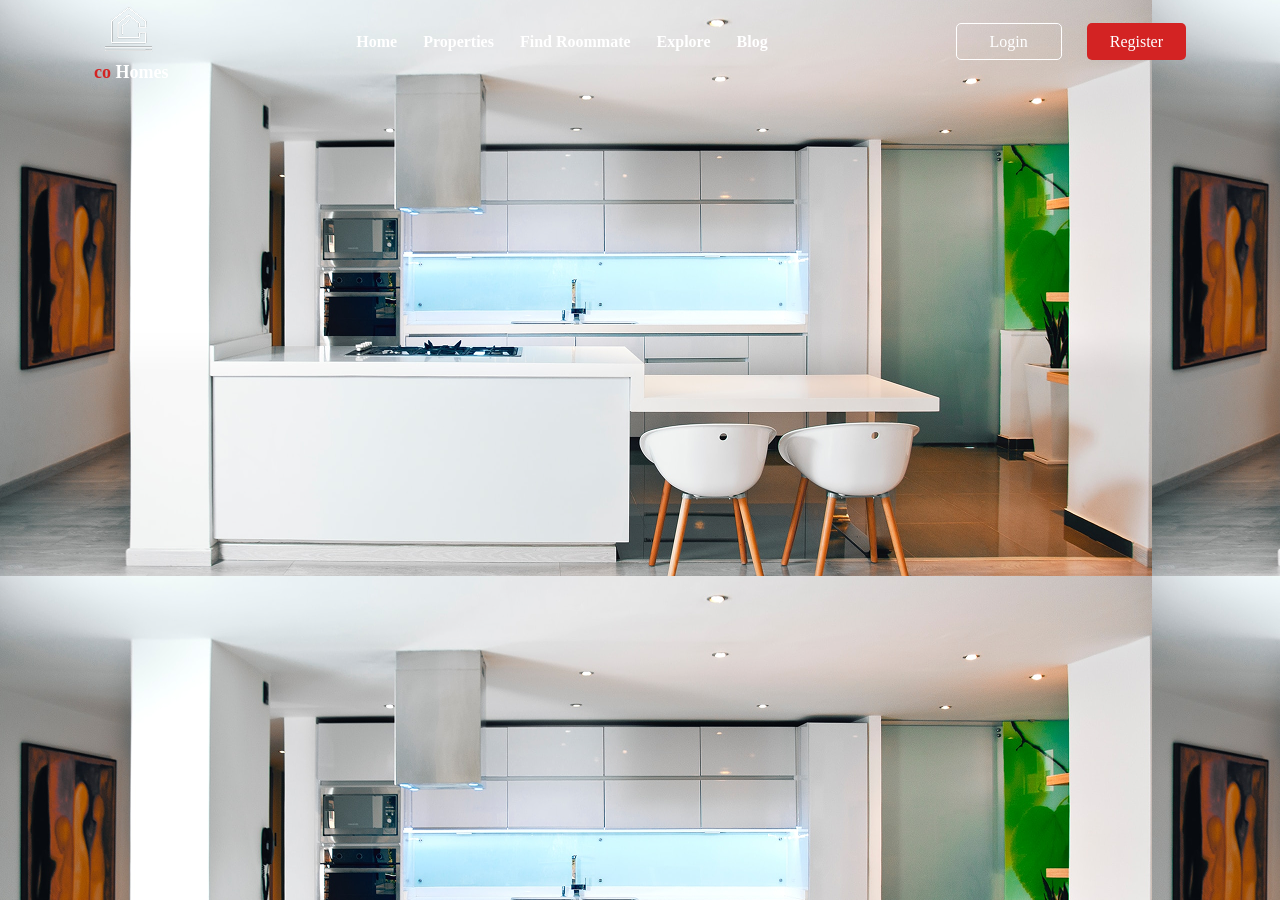
==== document.html @ b0deab49 "colour coding" ====
<!DOCTYPE html>
<html lang="en">
<head>
    <meta charset="UTF-8">
    <meta name="viewport" content="width=device-width, initial-scale=1.0">
    <title>CoHomes</title>
    <link rel="stylesheet" href="./style.css">
</head>
<body>
    <nav class="navbar">
        <div class="logo_container">
            <img src="./images/coHomes_logo.png" alt="CoHomes Logo" class="logo_image">
            <p class="logo_text">
                <span>co</span>
                Homes
            </p>
        </div>

        <div class="nav_links">
            <p>
                <a href="">Home</a>
            </p>
            <p>
                <a href="">Properties</a>
            </p>
            <p>
                <a href="">Find Roommate</a>
            </p>
            <p>
                <a href="">Explore</a>
            </p>
            <p>
                <a href="">Blog</a>
            </p>
        </div>

        <div class="action_buttons">
            <span class=" login"><a href="">Login</a></span>
            <span class="register"><a href="">Register</a></span>
        </div>
    </nav>
    
</body>
</html>
---- style.css ----
/* Remove padding and margin from all elements */
*{
    padding: 0px;
    margin: 0px;
    box-sizing: border-box;
}

.navbar{
    /* background-color: black; */
    display: flex;
    justify-content: space-around;
    align-items: center;
}


.logo_container{
    width: fit-content;
    text-align: center;
}

.logo_image{
    width: 53px;
    height: 58px;
}

.logo_text{
    color: white;
    font-weight: 900;
    font-size: 18px;
   
}

.logo_text span{
    color: #d32323;
}

.nav_links{
    display: flex;
    font-weight: 700;
    font-size: 16px;
    gap: 26px;
}

.nav_links a, .login a, .register a{
    color : white;
    text-decoration: none;
}

.login a{
    border-radius: 5px;
    border: 1px solid white;
    padding: 9px 33px 9px 33px;
}

.register a{
    border-radius: 5px;
    background-color: #d32323;
    padding: 10px 23px 10px 23px;
}

.action_buttons{
    display: flex;
    gap: 25px;
}

body{
    background-image: url(./images/hero_bg.png);
    /* backgrou/nd-color: #d32323; */
}
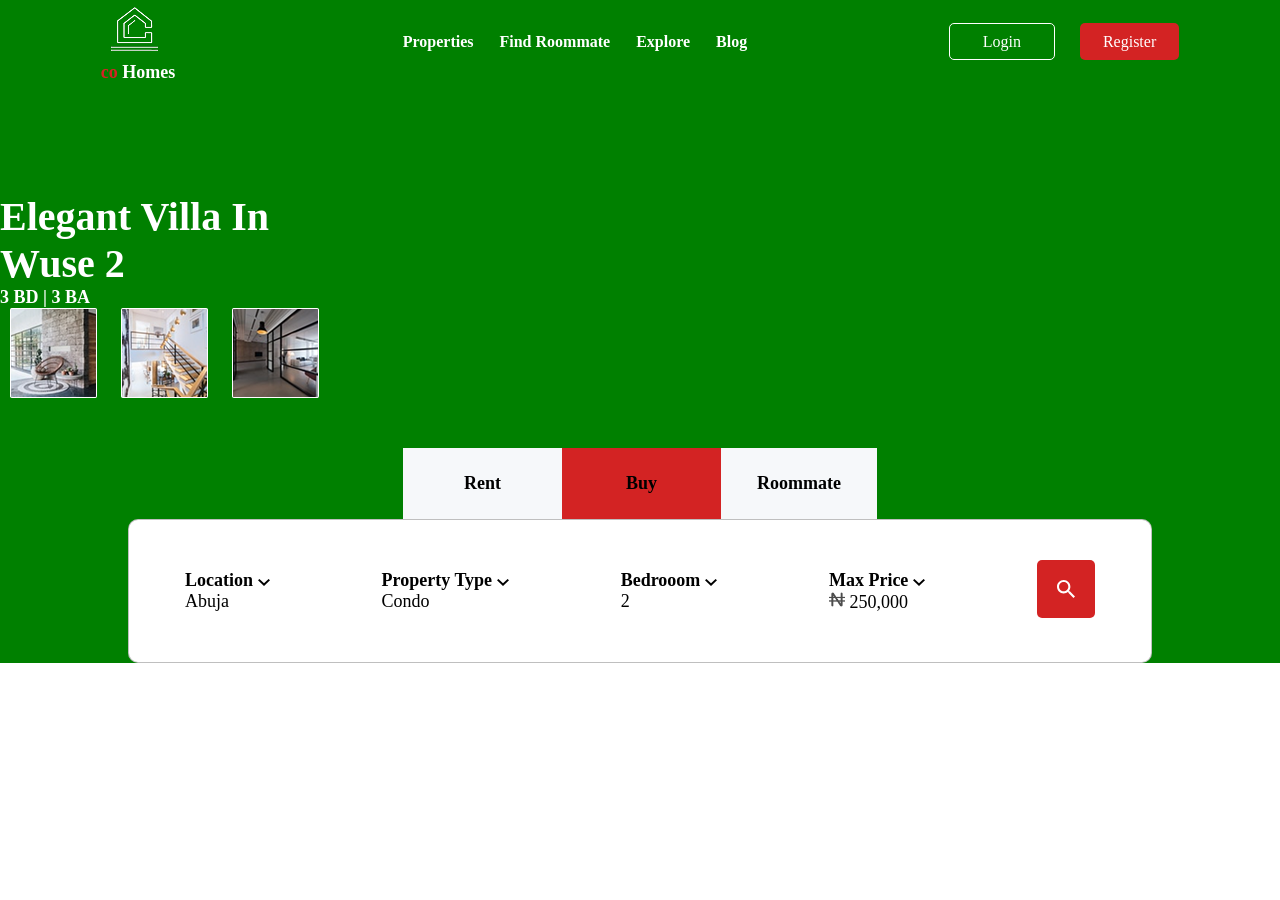
==== commit 85f1b165: "Landing page alomost complete" ====
--- a/document.html
+++ b/document.html
@@ -7,38 +7,82 @@
     <link rel="stylesheet" href="./style.css">
 </head>
 <body>
-    <nav class="navbar">
-        <div class="logo_container">
-            <img src="./images/coHomes_logo.png" alt="CoHomes Logo" class="logo_image">
-            <p class="logo_text">
-                <span>co</span>
-                Homes
-            </p>
+    <div class="fake-body">
+        <!-- Navigation menu -->
+        <nav class="navbar">
+            <div class="logo_container">
+                <img src="./images/coHomes_logo.png" alt="CoHomes Logo" class="logo_image">
+                <p class="logo_text">
+                    <span>co</span>
+                    Homes
+                </p>
+            </div>
+
+            <div class="nav_links">
+                <p>
+                    <!-- <a href="">Home</a> -->
+                </p>
+                <p>
+                    <a href="">Properties</a>
+                </p>
+                <p>
+                    <a href="">Find Roommate</a>
+                </p>
+                <p>
+                    <a href="">Explore</a>
+                </p>
+                <p>
+                    <a href="">Blog</a>
+                </p>
+            </div>
+
+            <div class="action_buttons">
+                <span class=" login"><a href="">Login</a></span>
+                <span class="register"><a href="">Register</a></span>
+            </div>
+        </nav>
+
+        <!-- Hero Section -->
+        <div class="hero">
+            <p class="hero_text">Elegant Villa In <br> Wuse 2 </p>
+            <p class="hero_sub_text">3 BD | 3 BA </p>
+            <div class="hero_img_container">
+                <img src="./images/hero_img_1.png" alt="">
+                <img src="./images/hero_img_2.png" alt="">
+                <img src="./images/hero_img_3.png" alt="">
+            </div>
         </div>
 
-        <div class="nav_links">
-            <p>
-                <a href="">Home</a>
-            </p>
-            <p>
-                <a href="">Properties</a>
-            </p>
-            <p>
-                <a href="">Find Roommate</a>
-            </p>
-            <p>
-                <a href="">Explore</a>
-            </p>
-            <p>
-                <a href="">Blog</a>
-            </p>
-        </div>
-
-        <div class="action_buttons">
-            <span class=" login"><a href="">Login</a></span>
-            <span class="register"><a href="">Register</a></span>
-        </div>
-    </nav>
+        <!-- Rent, Buy and Roommate -->
+         <div>
+            <div class="r-b-r">
+                <p class="rent">Rent</p>
+                <p class="buy">Buy</p>
+                <p class="roommate">Roommate</p>
+            </div>
+            <div class="quick_search">
+                <div>
+                    <p class="search_heading">Location <img src="./images/icons/down_arrow.svg" alt=""></p>
+                    <p class="search_option">Abuja</p>
+                </div>
+                <div>
+                    <p class="search_heading">Property Type <img src="./images/icons/down_arrow.svg" alt=""></p>
+                    <p class="search_option">Condo</p>
+                </div>
+                <div>
+                    <p class="search_heading">Bedrooom <img src="./images/icons/down_arrow.svg" alt=""></p>
+                    <p class="search_option">2</p>
+                </div>
+                <div>
+                    <p class="search_heading">Max Price <img src="./images/icons/down_arrow.svg" alt=""></p>
+                    <p class="search_option"><img src="./images/icons/naira_sign.svg" alt=""> 250,000</p>
+                </div>
+                <span>
+                    <img src="./images/icons/search.svg" class="search" alt="">
+                </span>
+            </div>
+         </div>
+    </div>
     
 </body>
 </html>
--- a/style.css
+++ b/style.css
@@ -62,8 +62,92 @@
     display: flex;
     gap: 25px;
 }
+    
+.fake-body{
+    /* background-image: url(./images/hero_bg.png); */
+    background-repeat: no-repeat;
+    background-size: cover;
+    background-color: green;
+}
 
-body{
-    background-image: url(./images/hero_bg.png);
-    /* backgrou/nd-color: #d32323; */
+.hero_text{
+    font-weight: 700;
+    font-size: 40px;
+    color: #ffffff;
+}
+
+.hero_sub_text{
+    font-weight: 700;
+    font-size: 18px;
+    color:#ffffff;
+}
+
+/* .hero_img_container{
+    display: flex;
+    gap: 20px;
+} */
+
+.hero_img_container img{
+    width: 87px;
+    height: 90px;
+    margin: 0px 10px;
+}
+
+.hero{
+    margin-top: 110px;
+}
+
+.rent{
+    background-color: #F6F8FA;
+    padding: 25px 61px;
+    font-weight: 700;
+    font-size: 18px;
+}
+
+.buy{
+    padding: 25px 64px;
+    background-color: #D32323;
+    font-weight: 700;
+    font-size: 18px;
+}
+
+.roommate{
+    padding: 25px 36px;
+    background-color: #F6F8FA;
+    font-weight: 700;
+    font-size: 18px;
+}
+
+.r-b-r{
+    display: flex;
+    justify-content: center;
+    margin-top: 46px;
+}
+
+.search_heading{
+    font-weight: 600;
+    font-size: 18px;
+}
+
+.search_option{
+    font-weight: 400;
+    font-size: 18px;
+}
+
+.quick_search{
+    background-color: #ffffff;
+    display: flex;
+    justify-content: space-around;
+    border: 1px solid #00000040;
+    padding: 40px 0px;
+    align-items: center ;
+    width: 80%;
+    border-radius: 10px;
+    margin: 0px auto;
+}
+
+.search{
+    padding: 20px;
+    background-color: #D32323;
+    border-radius: 5px;
 }
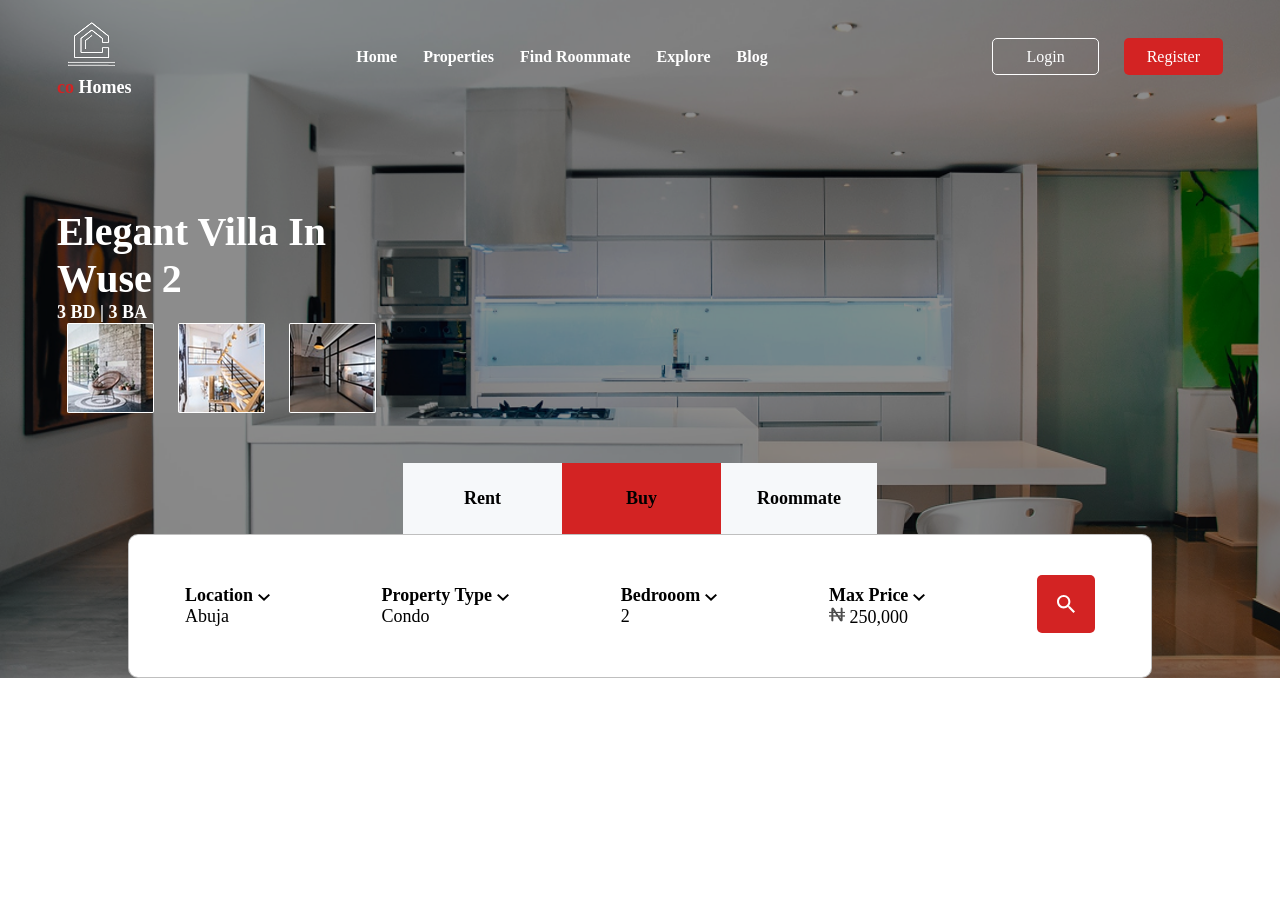
==== commit f7b7025d: "Overlay" ====
--- a/document.html
+++ b/document.html
@@ -8,6 +8,12 @@
 </head>
 <body>
     <div class="fake-body">
+
+        <!-- Overlay -->
+        <div class="overlay">
+
+        </div>
+
         <!-- Navigation menu -->
         <nav class="navbar">
             <div class="logo_container">
@@ -20,7 +26,7 @@
 
             <div class="nav_links">
                 <p>
-                    <!-- <a href="">Home</a> -->
+                    <a href="">Home</a>
                 </p>
                 <p>
                     <a href="">Properties</a>
--- a/style.css
+++ b/style.css
@@ -8,8 +8,12 @@
 .navbar{
     /* background-color: black; */
     display: flex;
-    justify-content: space-around;
+    justify-content: space-between;
     align-items: center;
+    margin: 0px 57px;
+    padding-top: 15px;
+    z-index: 20;
+    position: relative;
 }
 
 
@@ -64,10 +68,23 @@
 }
     
 .fake-body{
-    /* background-image: url(./images/hero_bg.png); */
+    background-image: url(./images/hero_bg.png);
     background-repeat: no-repeat;
     background-size: cover;
-    background-color: green;
+    position: relative;
+    z-index: 0;
+    /* background-color: rgb(21, 31, 104) */
+}
+
+.overlay{
+    position: absolute;
+    background-color: black;
+    top: 0;
+    right: 0;
+    left: 0;
+    bottom: 0;
+    z-index: 10;
+    opacity: 45%;
 }
 
 .hero_text{
@@ -95,6 +112,9 @@
 
 .hero{
     margin-top: 110px;
+    margin-left: 57px;
+    position: relative;
+    z-index: 20;
 }
 
 .rent{
@@ -122,6 +142,8 @@
     display: flex;
     justify-content: center;
     margin-top: 46px;
+    z-index: 20;
+    position: relative;
 }
 
 .search_heading{
@@ -143,7 +165,9 @@
     align-items: center ;
     width: 80%;
     border-radius: 10px;
-    margin: 0px auto;
+    margin: 0px auto -100px;
+    z-index: 20;
+    position: relative;
 }
 
 .search{
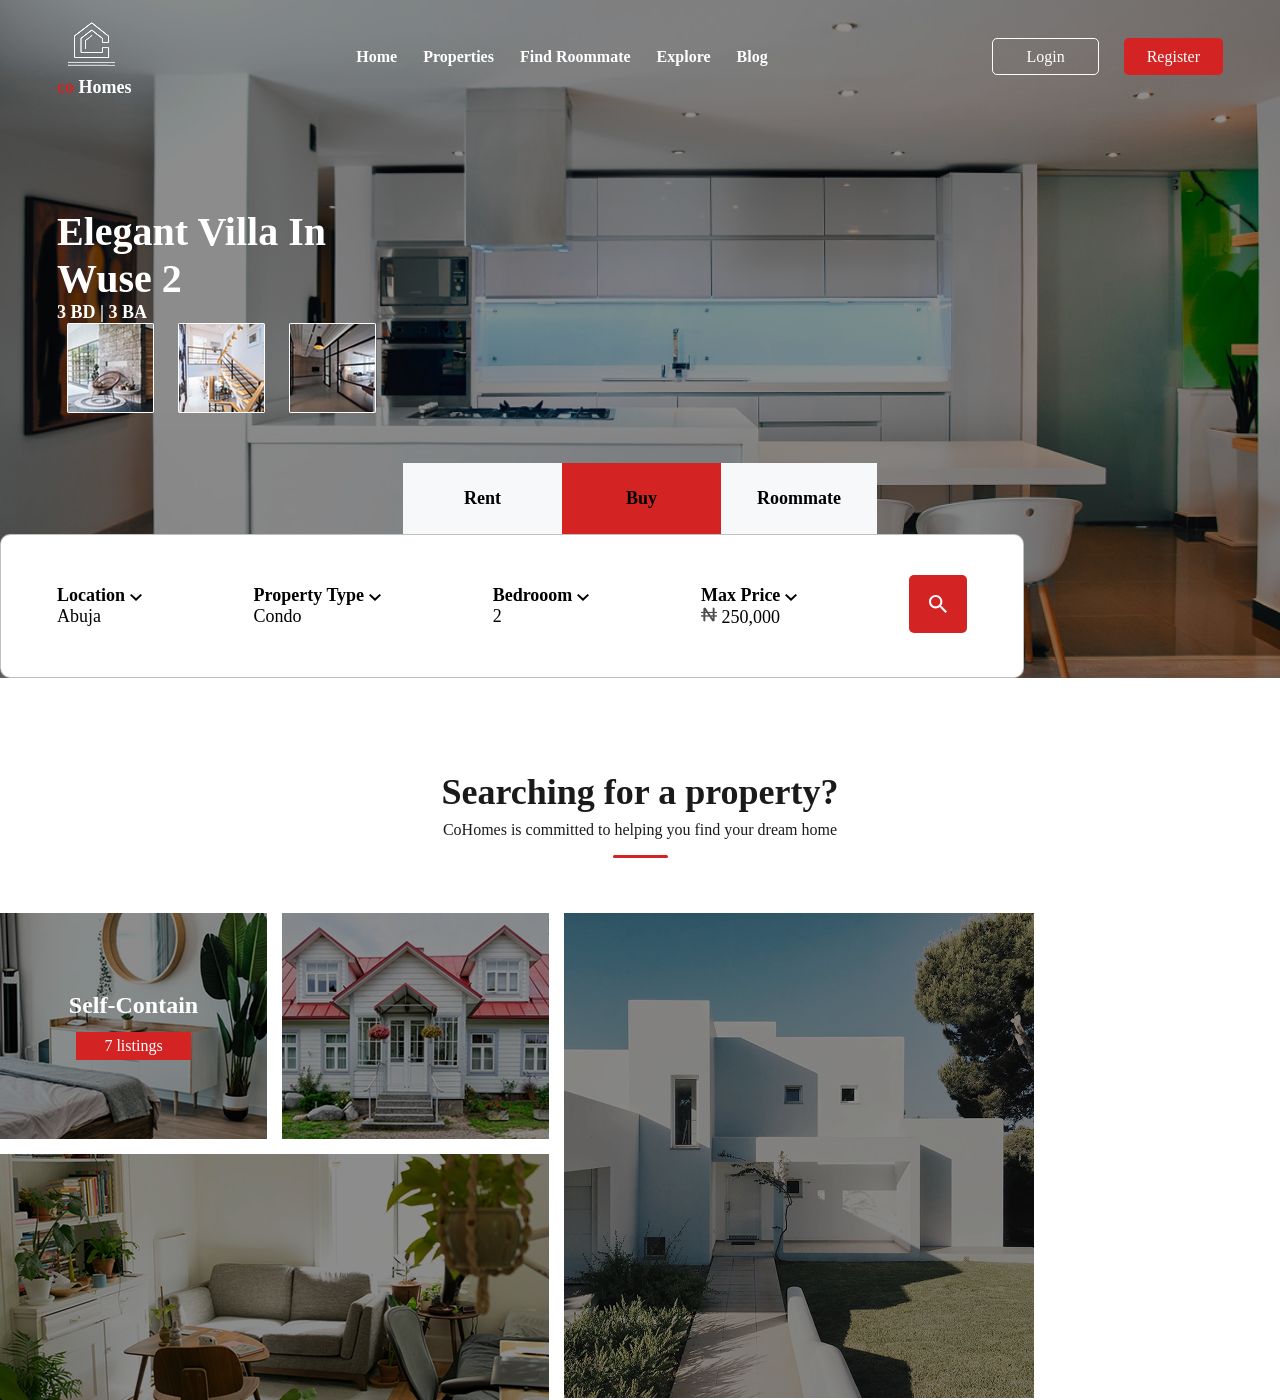
==== commit f787a9c3: "Searching for properties" ====
--- a/document.html
+++ b/document.html
@@ -89,6 +89,37 @@
             </div>
          </div>
     </div>
+
+    <div class="Searching_for_property">
+        <div class="Searching_for_property_text_container">
+            <h1 class="heading">Searching for a property?</h1>
+            <p class="sub_heading">CoHomes is committed to helping you find your dream home </p>
+            <div class="line"></div>
+        </div>
+
+        <div class="Searching_for_property_img_container">
+            <div class="selfcon_flats_houses">
+                <div class="selfcon_and_flats">
+                    <div class="selfcontain">
+                        <div class="overlay"></div>
+                        <div class="selfcontain_text">
+                            <h2>Self-Contain</h2>
+                            <p>7 listings</p>
+                        </div>
+                    </div>
+                    <div class="flats">
+                        <div class="overlay"></div>
+                    </div>
+                </div>
+                <div class="houses">
+                    <div class="overlay"></div>
+                </div>
+            </div>
+            <div class="apartments">
+                <div class="overlay"></div>
+            </div>
+        </div>        
+    </div>
     
 </body>
 </html>
--- a/style.css
+++ b/style.css
@@ -165,7 +165,8 @@
     align-items: center ;
     width: 80%;
     border-radius: 10px;
-    margin: 0px auto -100px;
+    margin: 0px 0px -100px;
+    justify-self: center;
     z-index: 20;
     position: relative;
 }
@@ -174,4 +175,113 @@
     padding: 20px;
     background-color: #D32323;
     border-radius: 5px;
+}
+
+.Searching_for_property{
+    margin-top: 193px;
+}
+
+.heading{
+    font-weight: 900;
+    font-size: 36px;
+    color: #000000E5;
+    margin-bottom: 8px;
+}
+
+.sub_heading{
+    font-weight: 500;
+    font-size: 16px;
+    color: #000000E5;
+}
+
+.Searching_for_property_text_container{
+    text-align: center;
+    margin-bottom: 55px;
+}
+
+.line{
+    width: 55px;
+    height: 3px;
+    background-color: #D32323;
+    margin: 16px auto 0px;
+    border-radius: 5px;
+}
+
+.Searching_for_property_img_container{
+    display: flex;
+    margin: auto;
+    justify-self: center;
+    gap: 15px;
+}
+
+.selfcon_and_flats{
+    display: flex;
+    gap: 15px;
+}
+
+.selfcontain{
+    background-image: url(./images/self_contain.png);
+    background-repeat: no-repeat;
+    background-size: cover;
+    height: 226px;
+    width: 267px;
+    position: relative;
+}
+
+.flats{
+    background-image: url(./images/flats.png);
+    background-repeat: no-repeat;    
+    background-size: cover;
+    width: 267px;
+    height: 226px;
+    position: relative;
+}
+
+.houses{
+    background-image: url(./images/houses.png);
+    background-repeat: no-repeat;
+    background-size: cover;
+    width: 549px;
+    height: 246px;
+    position: relative;
+}
+
+.apartments{
+    background-image: url(./images/apartment.png);
+    background-repeat: no-repeat;
+    background-size: cover;
+    width: 470px;
+    height: 485px;
+    position: relative;
+}
+
+.selfcon_flats_houses{
+    display: flex;
+    flex-direction: column;
+    gap: 15px;
+}
+
+.selfcontain_text h2{
+    font-weight: 900;
+    font-size: 24px;
+    color: #FFFFFF;
+}
+
+.selfcontain_text p{
+    margin-top: 13px;
+    background-color: #D32323;
+    padding: 5px 28px;
+    color: #FFFFFF;
+    width: fit-content;
+}
+
+.selfcontain_text{
+    position: relative;
+    z-index: 20;
+    height: 226px;
+    display: flex;
+    flex-direction: column;
+    justify-content: center;
+    align-items: center;
+
 }
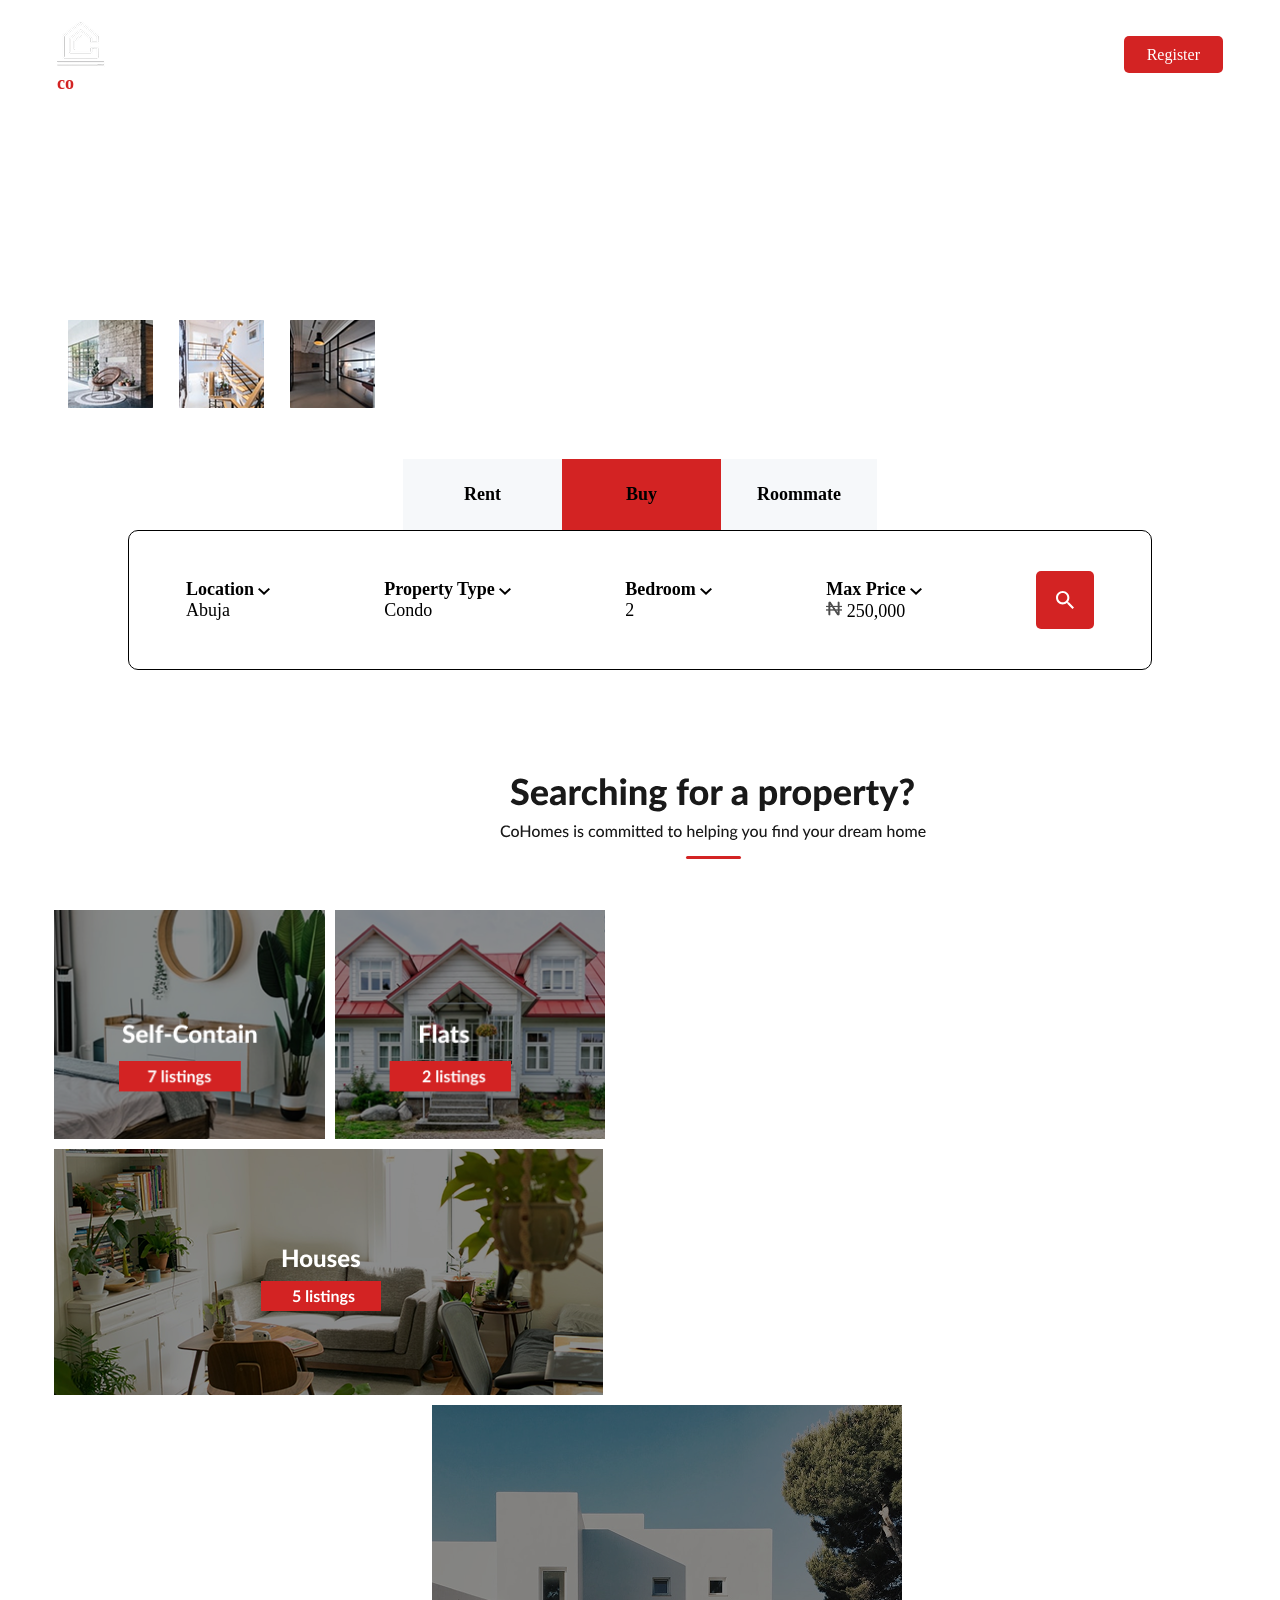
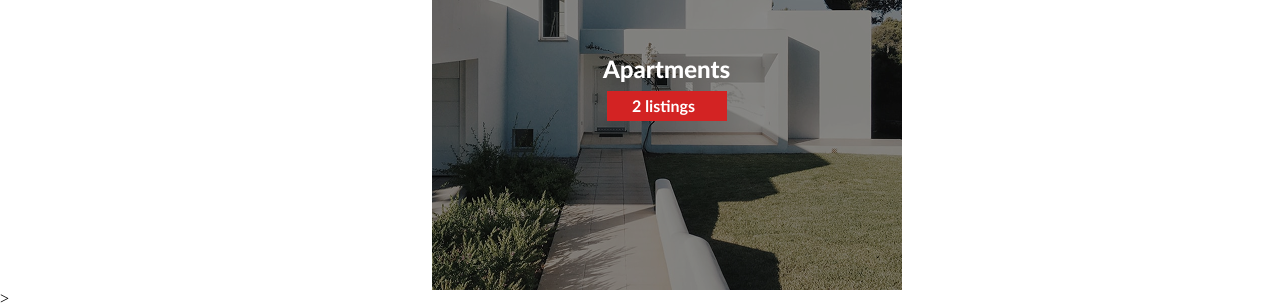
==== commit 20365c2a: "first commit" ====
--- a/document.html
+++ b/document.html
@@ -1,125 +1,116 @@
-<!DOCTYPE html>
 <html lang="en">
 <head>
-    <meta charset="UTF-8">
-    <meta name="viewport" content="width=device-width, initial-scale=1.0">
-    <title>CoHomes</title>
-    <link rel="stylesheet" href="./style.css">
+      <meta charset="UTF-8">
+      <meta name="viewport" content="width=device-width, initial-scale=1.0">
+      <title>CoHomes</title>
+      <link rel="stylesheet" href="./style.css">
 </head>
 <body>
-    <div class="fake-body">
+      <div class="fake-body">
+        <!-- overlay -->
+         <div class="overlay">
 
-        <!-- Overlay -->
-        <div class="overlay">
+         </div>
 
-        </div>
+         </div>
+        <!-- navigation menu -->
+      <nav class="navbar">
+      <div class="logo_container">
+        <img src="./image/coHomes_logo.png" alt="coHomes logo" class="logo_text">
+        <p class="logo_text">
+          <span>co</span>
+          Homes
+      </p>
+    </div>
 
-        <!-- Navigation menu -->
-        <nav class="navbar">
-            <div class="logo_container">
-                <img src="./images/coHomes_logo.png" alt="CoHomes Logo" class="logo_image">
-                <p class="logo_text">
-                    <span>co</span>
-                    Homes
-                </p>
-            </div>
+    <div class="nav_links">
+      <p>
+        <a href="">Home</a>
+      </p>
+      <p>
+        <a href="">Properties</a>
+      </p>
+      <p>
+        <a href="">Find roommates</a>
+      </p>
+      <p>
+        <a href="">Explore</a>
+      </p>
+         <a href="">Blog</a>
+    </p>
+ </div>
 
-            <div class="nav_links">
-                <p>
-                    <a href="">Home</a>
-                </p>
-                <p>
-                    <a href="">Properties</a>
-                </p>
-                <p>
-                    <a href="">Find Roommate</a>
-                </p>
-                <p>
-                    <a href="">Explore</a>
-                </p>
-                <p>
-                    <a href="">Blog</a>
-                </p>
-            </div>
 
-            <div class="action_buttons">
-                <span class=" login"><a href="">Login</a></span>
-                <span class="register"><a href="">Register</a></span>
-            </div>
-        </nav>
+    <div class="action_buttons">
+         <span class=" login"><a href="">Login</a></span>
+         <span class="register"><a href="">Register</a></span>
+    </div>
+</nav>
 
-        <!-- Hero Section -->
-        <div class="hero">
-            <p class="hero_text">Elegant Villa In <br> Wuse 2 </p>
+         <!-- hero section -->
+          <div class="hero">
+            <p class="hero_text">Elegant Villa in <br> Wuse 2 </p>
             <p class="hero_sub_text">3 BD | 3 BA </p>
             <div class="hero_img_container">
-                <img src="./images/hero_img_1.png" alt="">
-                <img src="./images/hero_img_2.png" alt="">
-                <img src="./images/hero_img_3.png" alt="">
+              <img src="./image/hero_img_1.png" alt="">
+              <img src="./image/hero_img_2.png" alt="">
+              <img src="./image/hero_img_3.png" alt="">
             </div>
         </div>
-
-        <!-- Rent, Buy and Roommate -->
-         <div>
-            <div class="r-b-r">
-                <p class="rent">Rent</p>
-                <p class="buy">Buy</p>
+            <!-- Rent, Buy and roommate -->
+          </div>
+              <div class="r-b-r">
+                <p class="Rent">Rent</p>
+                <p class="Buy">Buy</p>
                 <p class="roommate">Roommate</p>
-            </div>
-            <div class="quick_search">
+              </div>
+              <div class="quick_search">
                 <div>
-                    <p class="search_heading">Location <img src="./images/icons/down_arrow.svg" alt=""></p>
+                    <p class="search_heading">Location <img src="./icons/down_arrow.svg" alt=""></p>
                     <p class="search_option">Abuja</p>
                 </div>
-                <div>
-                    <p class="search_heading">Property Type <img src="./images/icons/down_arrow.svg" alt=""></p>
+              <div>
+                  <p class="search_heading">Property Type <img src="./icons/down_arrow.svg" alt=""></p>
                     <p class="search_option">Condo</p>
-                </div>
-                <div>
-                    <p class="search_heading">Bedrooom <img src="./images/icons/down_arrow.svg" alt=""></p>
+              </div>
+              <div>
+                  <p class="search_heading">Bedroom <img src="./icons/down_arrow.svg" alt=""></p>
                     <p class="search_option">2</p>
-                </div>
-                <div>
-                    <p class="search_heading">Max Price <img src="./images/icons/down_arrow.svg" alt=""></p>
-                    <p class="search_option"><img src="./images/icons/naira_sign.svg" alt=""> 250,000</p>
-                </div>
-                <span>
-                    <img src="./images/icons/search.svg" class="search" alt="">
-                </span>
-            </div>
-         </div>
-    </div>
+              </div>
+              <div>
+                <p class="search_heading">Max Price <img src="./icons/down_arrow.svg" alt=""></p>
+                <p class="search_option"><img src="./icons/naira_sign.svg" alt="">  250,000</p>
+              </div>
+              <span>
+                   <img src="./icons/search.svg" class="search" alt="">
+              </span>
+              </div>
+              
+                     <!-- my own work searching -->
+                   <div class="searching_for_a_property">
 
-    <div class="Searching_for_property">
-        <div class="Searching_for_property_text_container">
-            <h1 class="heading">Searching for a property?</h1>
-            <p class="sub_heading">CoHomes is committed to helping you find your dream home </p>
-            <div class="line"></div>
-        </div>
+                    <img src="./icons/searching_for_property.svg" alt="">
+                   </div>
+                   <div class="searching_s_f_h_a">
+                        <img src="./image/search_self.png" alt="">
+                        <img src="./image/search_flats.png" alt=""> 
+                   </div>
+                      <div class="houses">
+                        <img src="./image/search_houses.png" alt="">
+                      </div>
+                   <div class="apartments">
+                    <img src="./image/search_apartments.png" alt="">
+                    </div>
+                    >
 
-        <div class="Searching_for_property_img_container">
-            <div class="selfcon_flats_houses">
-                <div class="selfcon_and_flats">
-                    <div class="selfcontain">
-                        <div class="overlay"></div>
-                        <div class="selfcontain_text">
-                            <h2>Self-Contain</h2>
-                            <p>7 listings</p>
-                        </div>
+                  </div>
+                   </div>
                     </div>
-                    <div class="flats">
-                        <div class="overlay"></div>
-                    </div>
-                </div>
-                <div class="houses">
-                    <div class="overlay"></div>
-                </div>
-            </div>
-            <div class="apartments">
-                <div class="overlay"></div>
-            </div>
-        </div>        
-    </div>
-    
-</body>
-</html>+                   </div>
+                        
+
+                   </div>
+                  </div>
+          </div>
+  </body>
+  </html>
--- a/style.css
+++ b/style.css
@@ -1,26 +1,29 @@
-/* Remove padding and margin from all elements */
 *{
-    padding: 0px;
-    margin: 0px;
-    box-sizing: border-box;
+   padding: 0px;
+   margin: 0px;
+   box-sizing: border-box;
 }
 
 .navbar{
-    /* background-color: black; */
-    display: flex;
-    justify-content: space-between;
-    align-items: center;
-    margin: 0px 57px;
-    padding-top: 15px;
-    z-index: 20;
-    position: relative;
-}
-
-
-.logo_container{
+      /*background-color: black; */
+      display: flex;
+      justify-content: space-between;
+      align-items: center;
+      margin: 0px 57px;
+      padding-top: 15px;
+      z-index: 20;
+      position: relative;
+
+      
+}
+
+
+
+.logo_continer{
     width: fit-content;
     text-align: center;
 }
+
 
 .logo_image{
     width: 53px;
@@ -28,10 +31,9 @@
 }
 
 .logo_text{
-    color: white;
+    color: white; 
     font-weight: 900;
     font-size: 18px;
-   
 }
 
 .logo_text span{
@@ -46,8 +48,9 @@
 }
 
 .nav_links a, .login a, .register a{
-    color : white;
+    color: white;
     text-decoration: none;
+
 }
 
 .login a{
@@ -57,24 +60,28 @@
 }
 
 .register a{
-    border-radius: 5px;
-    background-color: #d32323;
-    padding: 10px 23px 10px 23px;
-}
+       border-radius: 5px;
+       background-color: #d32323;
+       padding: 10px 23px 10px 23px;
+
+}
+
 
 .action_buttons{
     display: flex;
     gap: 25px;
-}
-    
+
+}
+
 .fake-body{
-    background-image: url(./images/hero_bg.png);
+    background-image: url(./image/hero_bg.png);
     background-repeat: no-repeat;
     background-size: cover;
     position: relative;
     z-index: 0;
-    /* background-color: rgb(21, 31, 104) */
-}
+
+}
+
 
 .overlay{
     position: absolute;
@@ -86,7 +93,6 @@
     z-index: 10;
     opacity: 45%;
 }
-
 .hero_text{
     font-weight: 700;
     font-size: 40px;
@@ -96,13 +102,8 @@
 .hero_sub_text{
     font-weight: 700;
     font-size: 18px;
-    color:#ffffff;
-}
-
-/* .hero_img_container{
-    display: flex;
-    gap: 20px;
-} */
+    color: #ffffff;
+}
 
 .hero_img_container img{
     width: 87px;
@@ -115,10 +116,11 @@
     margin-left: 57px;
     position: relative;
     z-index: 20;
+
 }
 
 .rent{
-    background-color: #F6F8FA;
+    background-color: #f6f8fa;
     padding: 25px 61px;
     font-weight: 700;
     font-size: 18px;
@@ -126,14 +128,14 @@
 
 .buy{
     padding: 25px 64px;
-    background-color: #D32323;
+    background-color: #d32323;
     font-weight: 700;
     font-size: 18px;
 }
 
 .roommate{
     padding: 25px 36px;
-    background-color: #F6F8FA;
+    background-color: #f6f8fa;
     font-weight: 700;
     font-size: 18px;
 }
@@ -151,137 +153,66 @@
     font-size: 18px;
 }
 
+
 .search_option{
     font-weight: 400;
     font-size: 18px;
 }
-
 .quick_search{
     background-color: #ffffff;
     display: flex;
     justify-content: space-around;
-    border: 1px solid #00000040;
+    border: 1px solid #000000;
     padding: 40px 0px;
     align-items: center ;
     width: 80%;
     border-radius: 10px;
-    margin: 0px 0px -100px;
-    justify-self: center;
+    margin: 0px auto -100px;
     z-index: 20;
     position: relative;
+
 }
 
 .search{
     padding: 20px;
-    background-color: #D32323;
+    background-color: #d32323;
     border-radius: 5px;
 }
 
-.Searching_for_property{
-    margin-top: 193px;
-}
-
-.heading{
-    font-weight: 900;
-    font-size: 36px;
-    color: #000000E5;
-    margin-bottom: 8px;
-}
-
-.sub_heading{
-    font-weight: 500;
-    font-size: 16px;
-    color: #000000E5;
-}
-
-.Searching_for_property_text_container{
-    text-align: center;
-    margin-bottom: 55px;
-}
-
-.line{
-    width: 55px;
-    height: 3px;
-    background-color: #D32323;
-    margin: 16px auto 0px;
+.searching_for_a_property{
+    width: 450px;
+    height: 140px;
+    margin-top: 200px;
+    margin-left: 500px;
     border-radius: 5px;
-}
-
-.Searching_for_property_img_container{
-    display: flex;
-    margin: auto;
-    justify-self: center;
-    gap: 15px;
-}
-
-.selfcon_and_flats{
-    display: flex;
-    gap: 15px;
-}
-
-.selfcontain{
-    background-image: url(./images/self_contain.png);
-    background-repeat: no-repeat;
-    background-size: cover;
-    height: 226px;
-    width: 267px;
-    position: relative;
-}
-
-.flats{
-    background-image: url(./images/flats.png);
-    background-repeat: no-repeat;    
-    background-size: cover;
-    width: 267px;
-    height: 226px;
-    position: relative;
+
+}
+
+.searching_s_f_h_a{
+    display: flex;
+    width: 229px;
+    height: 229px;
+    /* margin-top: px; */
+    margin-left: 54;
+    position: relative;
+    /* justify-content: space-between; */
+    gap: 10px;
+    
 }
 
 .houses{
-    background-image: url(./images/houses.png);
-    background-repeat: no-repeat;
-    background-size: cover;
-    width: 549px;
-    height: 246px;
-    position: relative;
+    display: flex;
+    justify-content: space-between;
+    margin-top: 10px;
+    margin-left: 54px;
 }
 
 .apartments{
-    background-image: url(./images/apartment.png);
-    background-repeat: no-repeat;
-    background-size: cover;
-    width: 470px;
-    height: 485px;
-    position: relative;
-}
-
-.selfcon_flats_houses{
-    display: flex;
-    flex-direction: column;
-    gap: 15px;
-}
-
-.selfcontain_text h2{
-    font-weight: 900;
-    font-size: 24px;
-    color: #FFFFFF;
-}
-
-.selfcontain_text p{
-    margin-top: 13px;
-    background-color: #D32323;
-    padding: 5px 28px;
-    color: #FFFFFF;
-    width: fit-content;
-}
-
-.selfcontain_text{
-    position: relative;
-    z-index: 20;
-    height: 226px;
-    display: flex;
-    flex-direction: column;
+    display: flex;
     justify-content: center;
-    align-items: center;
+    position: relative;
+    gap: 10px;
+    margin-top: 10px;
+    margin-left: 54px;
 
 }
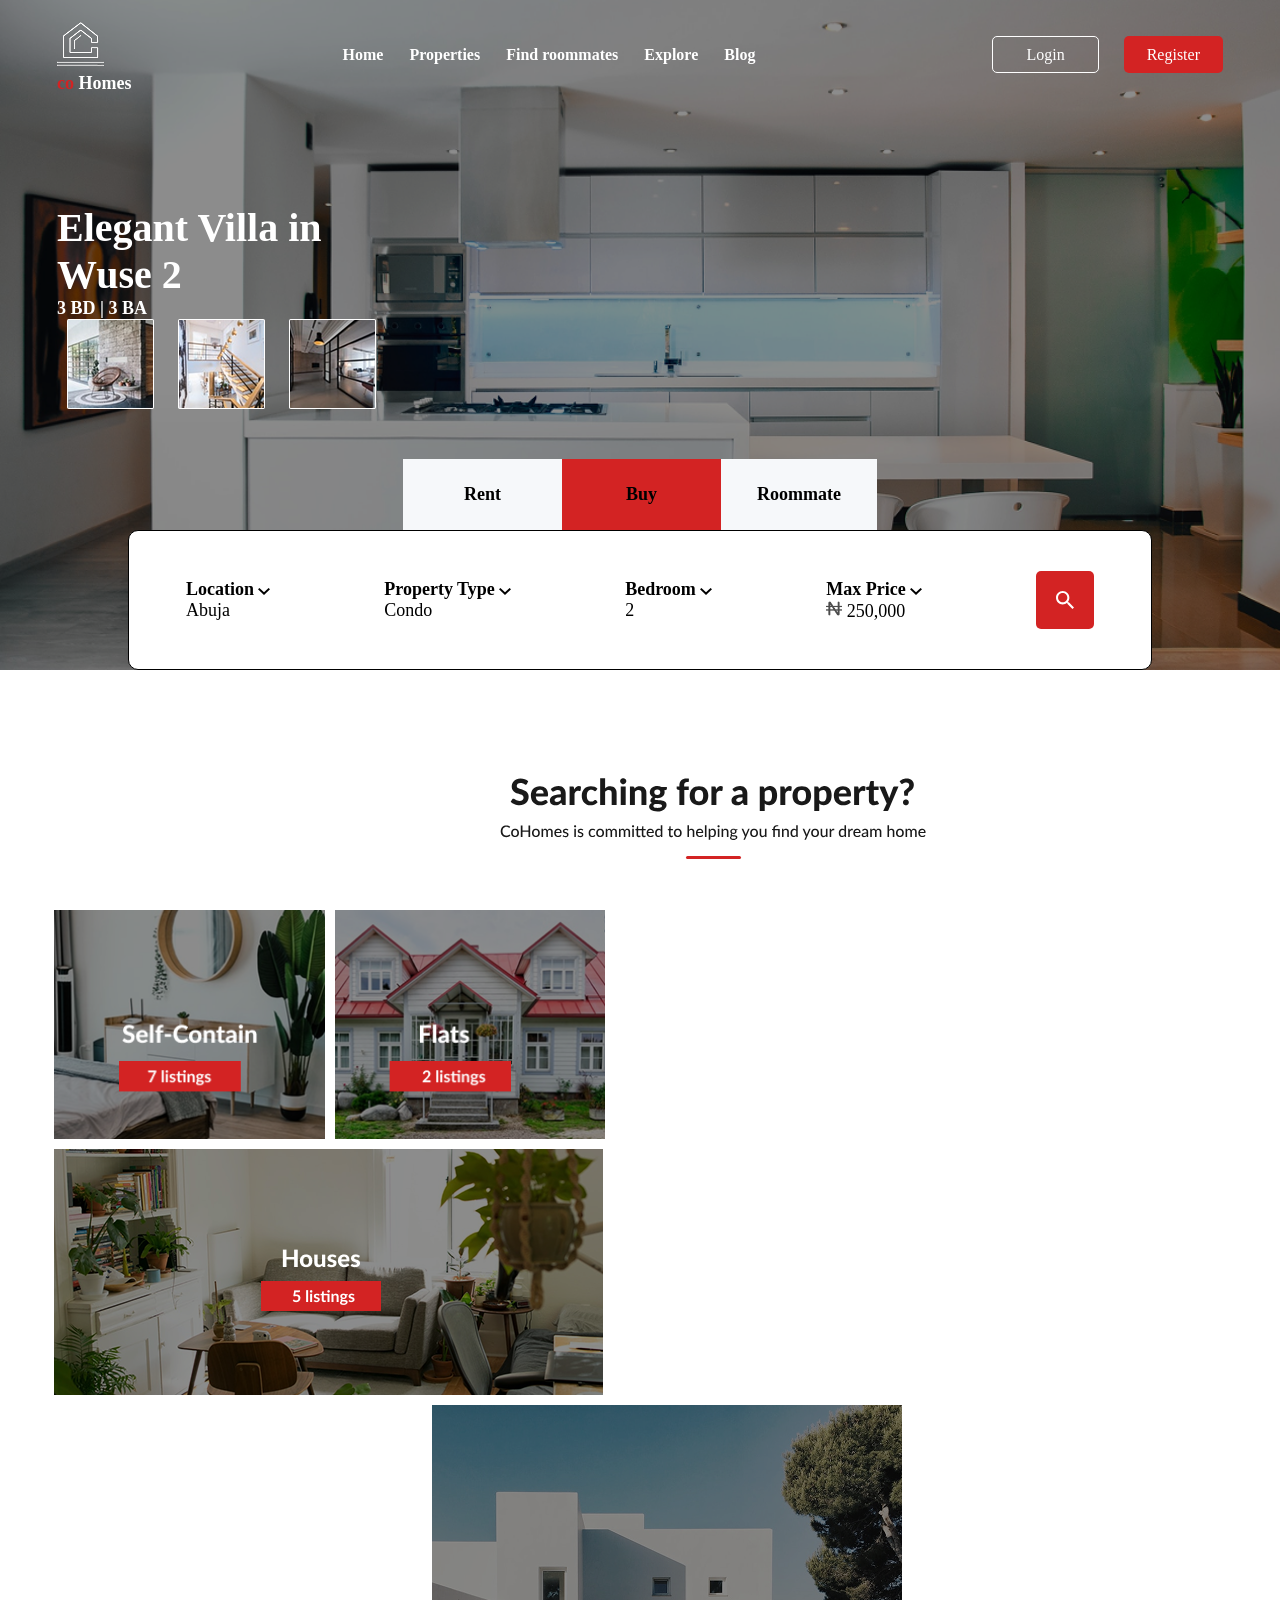
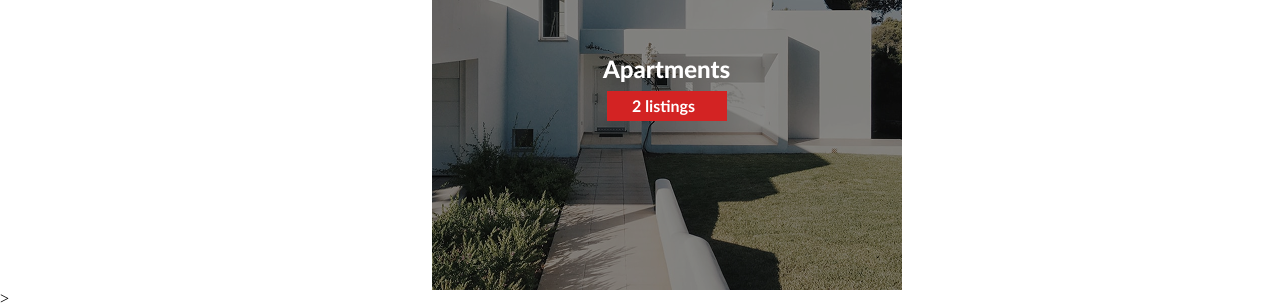
==== commit 5efcb589: "Bug Fixed" ====
--- a/document.html
+++ b/document.html
@@ -1,116 +1,120 @@
 <html lang="en">
+
 <head>
-      <meta charset="UTF-8">
-      <meta name="viewport" content="width=device-width, initial-scale=1.0">
-      <title>CoHomes</title>
-      <link rel="stylesheet" href="./style.css">
+  <meta charset="UTF-8">
+  <meta name="viewport" content="width=device-width, initial-scale=1.0">
+  <title>CoHomes</title>
+  <link rel="stylesheet" href="./style.css">
 </head>
+
 <body>
-      <div class="fake-body">
-        <!-- overlay -->
-         <div class="overlay">
+  <div class="fake-body">
+    <!-- overlay -->
+    <div class="overlay">
 
-         </div>
+    </div>
 
-         </div>
-        <!-- navigation menu -->
-      <nav class="navbar">
+    <!-- navigation menu -->
+    <nav class="navbar">
       <div class="logo_container">
         <img src="./image/coHomes_logo.png" alt="coHomes logo" class="logo_text">
         <p class="logo_text">
           <span>co</span>
           Homes
-      </p>
-    </div>
+        </p>
+      </div>
 
-    <div class="nav_links">
-      <p>
-        <a href="">Home</a>
-      </p>
-      <p>
-        <a href="">Properties</a>
-      </p>
-      <p>
-        <a href="">Find roommates</a>
-      </p>
-      <p>
-        <a href="">Explore</a>
-      </p>
-         <a href="">Blog</a>
-    </p>
- </div>
+      <div class="nav_links">
+        <p>
+          <a href="">Home</a>
+        </p>
+        <p>
+          <a href="">Properties</a>
+        </p>
+        <p>
+          <a href="">Find roommates</a>
+        </p>
+        <p>
+          <a href="">Explore</a>
+        </p>
+        <a href="">Blog</a>
+        </p>
+      </div>
 
 
-    <div class="action_buttons">
-         <span class=" login"><a href="">Login</a></span>
-         <span class="register"><a href="">Register</a></span>
+      <div class="action_buttons">
+        <span class=" login"><a href="">Login</a></span>
+        <span class="register"><a href="">Register</a></span>
+      </div>
+    </nav>
+
+    <!-- hero section -->
+    <div class="hero">
+      <p class="hero_text">Elegant Villa in <br> Wuse 2 </p>
+      <p class="hero_sub_text">3 BD | 3 BA </p>
+      <div class="hero_img_container">
+        <img src="./image/hero_img_1.png" alt="">
+        <img src="./image/hero_img_2.png" alt="">
+        <img src="./image/hero_img_3.png" alt="">
+      </div>
     </div>
-</nav>
+    
+    <!-- Rent, Buy and roommate -->
+    <div class="r-b-r">
+      <p class="Rent">Rent</p>
+      <p class="Buy">Buy</p>
+      <p class="roommate">Roommate</p>
+    </div>
+    <div class="quick_search">
+      <div>
+        <p class="search_heading">Location <img src="./icons/down_arrow.svg" alt=""></p>
+        <p class="search_option">Abuja</p>
+      </div>
+      <div>
+        <p class="search_heading">Property Type <img src="./icons/down_arrow.svg" alt=""></p>
+        <p class="search_option">Condo</p>
+      </div>
+      <div>
+        <p class="search_heading">Bedroom <img src="./icons/down_arrow.svg" alt=""></p>
+        <p class="search_option">2</p>
+      </div>
+      <div>
+        <p class="search_heading">Max Price <img src="./icons/down_arrow.svg" alt=""></p>
+        <p class="search_option"><img src="./icons/naira_sign.svg" alt=""> 250,000</p>
+      </div>
+      <span>
+        <img src="./icons/search.svg" class="search" alt="">
+      </span>
+    </div>
+  </div>
 
-         <!-- hero section -->
-          <div class="hero">
-            <p class="hero_text">Elegant Villa in <br> Wuse 2 </p>
-            <p class="hero_sub_text">3 BD | 3 BA </p>
-            <div class="hero_img_container">
-              <img src="./image/hero_img_1.png" alt="">
-              <img src="./image/hero_img_2.png" alt="">
-              <img src="./image/hero_img_3.png" alt="">
-            </div>
-        </div>
-            <!-- Rent, Buy and roommate -->
-          </div>
-              <div class="r-b-r">
-                <p class="Rent">Rent</p>
-                <p class="Buy">Buy</p>
-                <p class="roommate">Roommate</p>
-              </div>
-              <div class="quick_search">
-                <div>
-                    <p class="search_heading">Location <img src="./icons/down_arrow.svg" alt=""></p>
-                    <p class="search_option">Abuja</p>
-                </div>
-              <div>
-                  <p class="search_heading">Property Type <img src="./icons/down_arrow.svg" alt=""></p>
-                    <p class="search_option">Condo</p>
-              </div>
-              <div>
-                  <p class="search_heading">Bedroom <img src="./icons/down_arrow.svg" alt=""></p>
-                    <p class="search_option">2</p>
-              </div>
-              <div>
-                <p class="search_heading">Max Price <img src="./icons/down_arrow.svg" alt=""></p>
-                <p class="search_option"><img src="./icons/naira_sign.svg" alt="">  250,000</p>
-              </div>
-              <span>
-                   <img src="./icons/search.svg" class="search" alt="">
-              </span>
-              </div>
-              
-                     <!-- my own work searching -->
-                   <div class="searching_for_a_property">
 
-                    <img src="./icons/searching_for_property.svg" alt="">
-                   </div>
-                   <div class="searching_s_f_h_a">
-                        <img src="./image/search_self.png" alt="">
-                        <img src="./image/search_flats.png" alt=""> 
-                   </div>
-                      <div class="houses">
-                        <img src="./image/search_houses.png" alt="">
-                      </div>
-                   <div class="apartments">
-                    <img src="./image/search_apartments.png" alt="">
-                    </div>
-                    >
+  <!-- my own work searching -->
+  <div class="searching_for_a_property">
 
-                  </div>
-                   </div>
-                    </div>
-                   </div>
-                        
+    <img src="./icons/searching_for_property.svg" alt="">
+  </div>
+  <div class="searching_s_f_h_a">
+    <img src="./image/search_self.png" alt="">
+    <img src="./image/search_flats.png" alt="">
+  </div>
+  <div class="houses">
+    <img src="./image/search_houses.png" alt="">
+  </div>
+  <div class="apartments">
+    <img src="./image/search_apartments.png" alt="">
+  </div>
+  >
 
-                   </div>
-                  </div>
-          </div>
-  </body>
-  </html>+  </div>
+  </div>
+  </div>
+  </div>
+
+
+  </div>
+  </div>
+  </div>
+</body>
+
+</html>
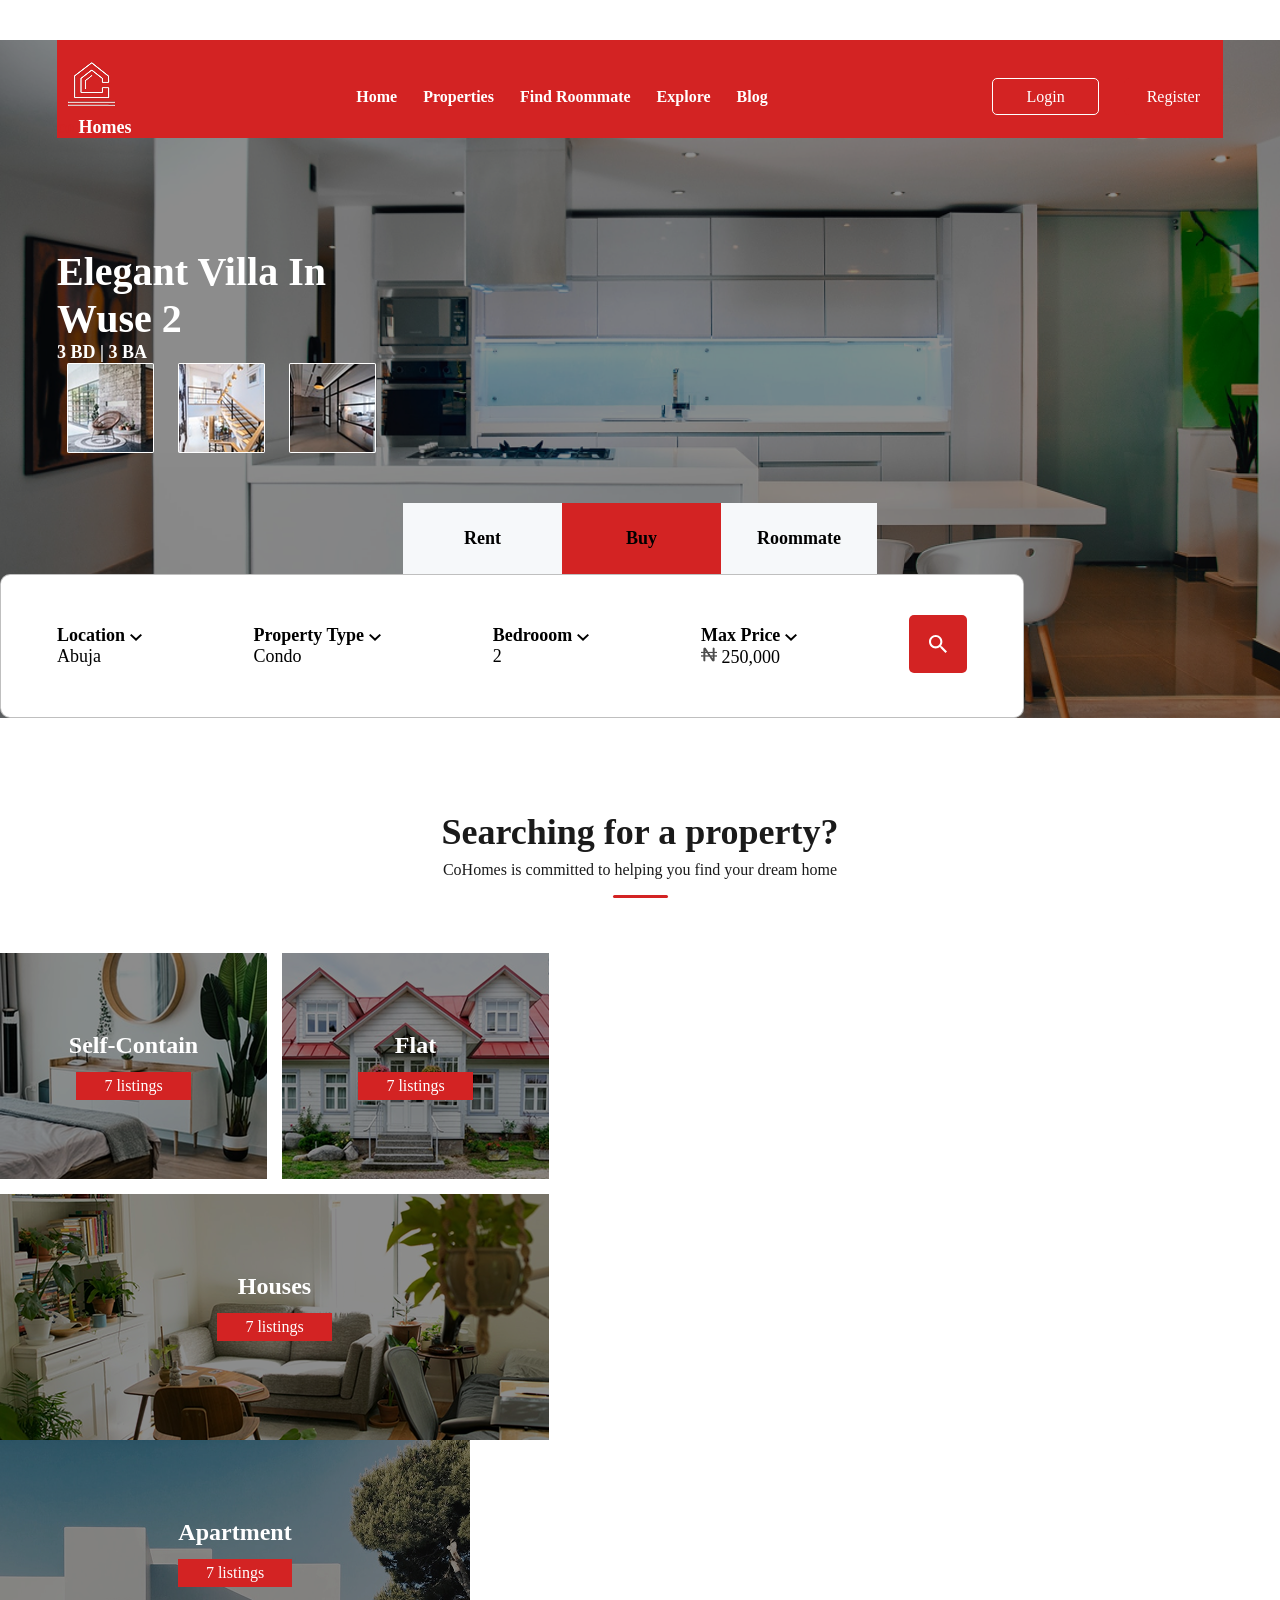
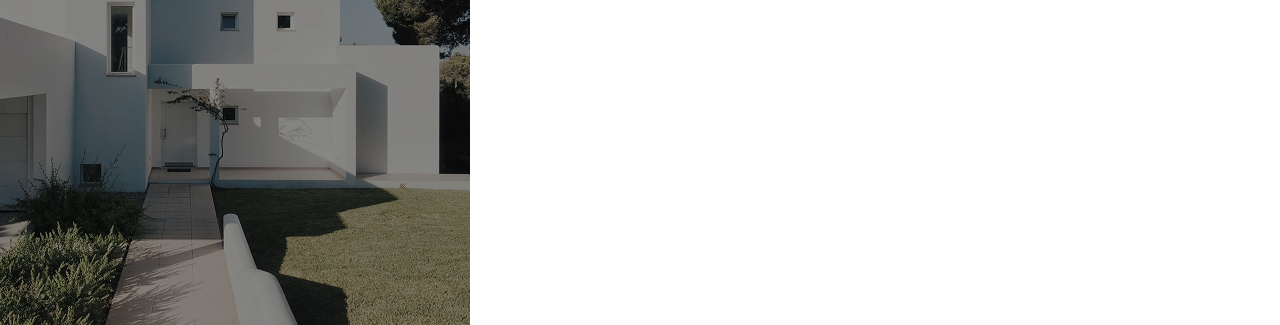
==== commit 78647c20: "Tailwind" ====
--- a/document.html
+++ b/document.html
@@ -1,120 +1,165 @@
+<!doctype html>
 <html lang="en">
+  <head>
+    <meta charset="UTF-8" />
+    <meta name="viewport" content="width=device-width, initial-scale=1.0" />
+    <title>CoHomes With Vanilla CSS</title>
+    <link rel="stylesheet" href="./style.css" />
+    <style>
+      
+    </style>
+  </head>
 
-<head>
-  <meta charset="UTF-8">
-  <meta name="viewport" content="width=device-width, initial-scale=1.0">
-  <title>CoHomes</title>
-  <link rel="stylesheet" href="./style.css">
-</head>
+  <body>
+    <div class="fake-body">
+      <!-- Overlay -->
+      <div class="overlay"></div>
 
-<body>
-  <div class="fake-body">
-    <!-- overlay -->
-    <div class="overlay">
+      <!-- Navigation menu -->
+      <nav class="navbar">
+        <div class="logo_container">
+          <img
+            src="./images/coHomes_logo.png"
+            alt="CoHomes Logo"
+            class="logo_image"
+          />
+          <p class="logo_text">
+            <span>co</span>
+            Homes
+          </p>
+        </div>
 
+        <div class="nav_links">
+          <p>
+            <a href="">Home</a>
+          </p>
+          <p>
+            <a href="">Properties</a>
+          </p>
+          <p>
+            <a href="">Find Roommate</a>
+          </p>
+          <p>
+            <a href="">Explore</a>
+          </p>
+          <p>
+            <a href="">Blog</a>
+          </p>
+        </div>
+
+        <div class="action_buttons">
+          <span class="login"><a href="">Login</a></span>
+          <span class="register"><a href="">Register</a></span>
+        </div>
+      </nav>
+
+      <!-- Hero Section -->
+      <div class="hero">
+        <p class="hero_text">
+          Elegant Villa In <br />
+          Wuse 2
+        </p>
+        <p class="hero_sub_text">3 BD | 3 BA</p>
+        <div class="hero_img_container">
+          <img src="./images/hero_img_1.png" alt="" />
+          <img src="./images/hero_img_2.png" alt="" />
+          <img src="./images/hero_img_3.png" alt="" />
+        </div>
+      </div>
+
+      <!-- Rent, Buy and Roommate -->
+      <div>
+        <div class="r-b-r">
+          <p class="rent">Rent</p>
+          <p class="buy">Buy</p>
+          <p class="roommate">Roommate</p>
+        </div>
+        <div class="quick_search">
+          <div>
+            <p class="search_heading">
+              Location <img src="./images/icons/down_arrow.svg" alt="" />
+            </p>
+            <p class="search_option">Abuja</p>
+          </div>
+          <div>
+            <p class="search_heading">
+              Property Type <img src="./images/icons/down_arrow.svg" alt="" />
+            </p>
+            <p class="search_option">Condo</p>
+          </div>
+          <div>
+            <p class="search_heading">
+              Bedrooom <img src="./images/icons/down_arrow.svg" alt="" />
+            </p>
+            <p class="search_option">2</p>
+          </div>
+          <div>
+            <p class="search_heading">
+              Max Price <img src="./images/icons/down_arrow.svg" alt="" />
+            </p>
+            <p class="search_option">
+              <img src="./images/icons/naira_sign.svg" alt="" /> 250,000
+            </p>
+          </div>
+          <span>
+            <img src="./images/icons/search.svg" class="search" alt="" />
+          </span>
+        </div>
+      </div>
     </div>
 
-    <!-- navigation menu -->
-    <nav class="navbar">
-      <div class="logo_container">
-        <img src="./image/coHomes_logo.png" alt="coHomes logo" class="logo_text">
-        <p class="logo_text">
-          <span>co</span>
-          Homes
+    <div class="Searching_for_property">
+      <div class="Searching_for_property_text_container">
+        <h1 class="heading">Searching for a property?</h1>
+        <p class="sub_heading">
+          CoHomes is committed to helping you find your dream home
         </p>
+        <div class="line"></div>
       </div>
 
-      <div class="nav_links">
-        <p>
-          <a href="">Home</a>
-        </p>
-        <p>
-          <a href="">Properties</a>
-        </p>
-        <p>
-          <a href="">Find roommates</a>
-        </p>
-        <p>
-          <a href="">Explore</a>
-        </p>
-        <a href="">Blog</a>
-        </p>
-      </div>
+      <div class="Searching_for_property_img_container">
+        <!-- Selfcon, Flats and Houses -->
+        <div class="selfcon_flats_houses">
+          <!-- Selfcon and Flats -->
+          <div class="selfcon_and_flats">
+            <!-- self contain -->
+            <div class="selfcontain">
+              <div class="overlay"></div>
+              <div class="selfcontain_text">
+                <h2>Self-Contain</h2>
+                <p>7 listings</p>
+              </div>
+            </div>
 
+            <!-- Flat -->
+            <div class="flats">
+              <div class="overlay"></div>
+              <div class="selfcontain_text">
+                <h2>Flat</h2>
+                <p>7 listings</p>
+              </div>
+            </div>
+          </div>
 
-      <div class="action_buttons">
-        <span class=" login"><a href="">Login</a></span>
-        <span class="register"><a href="">Register</a></span>
-      </div>
-    </nav>
+          <!-- houses -->
+          <div class="houses">
+            <div class="overlay"></div>
+            <div class="selfcontain_text">
+              <h2>Houses</h2>
+              <p>7 listings</p>
+            </div>
+          </div>
+        </div>
 
-    <!-- hero section -->
-    <div class="hero">
-      <p class="hero_text">Elegant Villa in <br> Wuse 2 </p>
-      <p class="hero_sub_text">3 BD | 3 BA </p>
-      <div class="hero_img_container">
-        <img src="./image/hero_img_1.png" alt="">
-        <img src="./image/hero_img_2.png" alt="">
-        <img src="./image/hero_img_3.png" alt="">
+        <!-- Apartment -->
+        <div class="apartments">
+          <div class="overlay"></div>
+          <div class="selfcontain_text">
+            <h2>Apartment</h2>
+            <p>7 listings</p>
+          </div>
+        </div>
       </div>
     </div>
-    
-    <!-- Rent, Buy and roommate -->
-    <div class="r-b-r">
-      <p class="Rent">Rent</p>
-      <p class="Buy">Buy</p>
-      <p class="roommate">Roommate</p>
-    </div>
-    <div class="quick_search">
-      <div>
-        <p class="search_heading">Location <img src="./icons/down_arrow.svg" alt=""></p>
-        <p class="search_option">Abuja</p>
-      </div>
-      <div>
-        <p class="search_heading">Property Type <img src="./icons/down_arrow.svg" alt=""></p>
-        <p class="search_option">Condo</p>
-      </div>
-      <div>
-        <p class="search_heading">Bedroom <img src="./icons/down_arrow.svg" alt=""></p>
-        <p class="search_option">2</p>
-      </div>
-      <div>
-        <p class="search_heading">Max Price <img src="./icons/down_arrow.svg" alt=""></p>
-        <p class="search_option"><img src="./icons/naira_sign.svg" alt=""> 250,000</p>
-      </div>
-      <span>
-        <img src="./icons/search.svg" class="search" alt="">
-      </span>
-    </div>
-  </div>
-
-
-  <!-- my own work searching -->
-  <div class="searching_for_a_property">
-
-    <img src="./icons/searching_for_property.svg" alt="">
-  </div>
-  <div class="searching_s_f_h_a">
-    <img src="./image/search_self.png" alt="">
-    <img src="./image/search_flats.png" alt="">
-  </div>
-  <div class="houses">
-    <img src="./image/search_houses.png" alt="">
-  </div>
-  <div class="apartments">
-    <img src="./image/search_apartments.png" alt="">
-  </div>
-  >
-
-  </div>
-  </div>
-  </div>
-  </div>
-
-
-  </div>
-  </div>
-  </div>
-</body>
-
-</html>+  </body>
+</html>
--- a/style.css
+++ b/style.css
@@ -1,29 +1,28 @@
+/* Remove padding and margin from all elements */
 *{
-   padding: 0px;
-   margin: 0px;
-   box-sizing: border-box;
+    padding: 0px;
+    margin: 0px;
+    box-sizing: border-box;
 }
 
 .navbar{
-      /*background-color: black; */
-      display: flex;
-      justify-content: space-between;
-      align-items: center;
-      margin: 0px 57px;
-      padding-top: 15px;
-      z-index: 20;
-      position: relative;
-
-      
-}
-
-
-
-.logo_continer{
+    background-color: #D32323;
+    display: flex;
+    justify-content: space-between;
+    align-items: center;
+    margin: 0px 57px;
+    margin-inline: 57px;
+    margin-block: 40px;
+    padding-top: 15px;
+    z-index: 20;
+    position: relative;
+}
+
+
+.logo_container{
     width: fit-content;
     text-align: center;
 }
-
 
 .logo_image{
     width: 53px;
@@ -31,10 +30,13 @@
 }
 
 .logo_text{
-    color: white; 
+    color: white;
     font-weight: 900;
     font-size: 18px;
-}
+   
+}
+
+/* Where We Stopped In Tailwind */
 
 .logo_text span{
     color: #d32323;
@@ -48,9 +50,8 @@
 }
 
 .nav_links a, .login a, .register a{
-    color: white;
+    color : white;
     text-decoration: none;
-
 }
 
 .login a{
@@ -60,28 +61,24 @@
 }
 
 .register a{
-       border-radius: 5px;
-       background-color: #d32323;
-       padding: 10px 23px 10px 23px;
-
-}
-
+    border-radius: 5px;
+    background-color: #d32323;
+    padding: 10px 23px 10px 23px;
+}
 
 .action_buttons{
     display: flex;
     gap: 25px;
-
-}
-
+}
+    
 .fake-body{
-    background-image: url(./image/hero_bg.png);
+    background-image: url(./images/hero_bg.png);
     background-repeat: no-repeat;
     background-size: cover;
     position: relative;
     z-index: 0;
-
-}
-
+    /* background-color: rgb(21, 31, 104) */
+}
 
 .overlay{
     position: absolute;
@@ -93,6 +90,7 @@
     z-index: 10;
     opacity: 45%;
 }
+
 .hero_text{
     font-weight: 700;
     font-size: 40px;
@@ -102,8 +100,13 @@
 .hero_sub_text{
     font-weight: 700;
     font-size: 18px;
-    color: #ffffff;
-}
+    color:#ffffff;
+}
+
+/* .hero_img_container{
+    display: flex;
+    gap: 20px;
+} */
 
 .hero_img_container img{
     width: 87px;
@@ -116,11 +119,10 @@
     margin-left: 57px;
     position: relative;
     z-index: 20;
-
 }
 
 .rent{
-    background-color: #f6f8fa;
+    background-color: #F6F8FA;
     padding: 25px 61px;
     font-weight: 700;
     font-size: 18px;
@@ -128,14 +130,14 @@
 
 .buy{
     padding: 25px 64px;
-    background-color: #d32323;
+    background-color: #D32323;
     font-weight: 700;
     font-size: 18px;
 }
 
 .roommate{
     padding: 25px 36px;
-    background-color: #f6f8fa;
+    background-color: #F6F8FA;
     font-weight: 700;
     font-size: 18px;
 }
@@ -153,66 +155,144 @@
     font-size: 18px;
 }
 
-
 .search_option{
     font-weight: 400;
     font-size: 18px;
 }
+
 .quick_search{
     background-color: #ffffff;
     display: flex;
     justify-content: space-around;
-    border: 1px solid #000000;
+    border: 1px solid #00000040;
     padding: 40px 0px;
     align-items: center ;
     width: 80%;
     border-radius: 10px;
-    margin: 0px auto -100px;
-    z-index: 20;
-    position: relative;
-
+    margin: 0px 0px -100px;
+    justify-self: center;
+    z-index: 20;
+    position: relative;
 }
 
 .search{
     padding: 20px;
-    background-color: #d32323;
-    border-radius: 5px;
-}
-
-.searching_for_a_property{
-    width: 450px;
-    height: 140px;
-    margin-top: 200px;
-    margin-left: 500px;
-    border-radius: 5px;
-
-}
-
-.searching_s_f_h_a{
-    display: flex;
-    width: 229px;
-    height: 229px;
-    /* margin-top: px; */
-    margin-left: 54;
-    position: relative;
-    /* justify-content: space-between; */
-    gap: 10px;
-    
+    background-color: #D32323;
+    border-radius: 5px;
+}
+
+.Searching_for_property{
+    margin-top: 193px;
+}
+
+.heading{
+    font-weight: 900;
+    font-size: 36px;
+    color: #000000E5;
+    margin-bottom: 8px;
+}
+
+.sub_heading{
+    font-weight: 500;
+    font-size: 16px;
+    color: #000000E5;
+}
+
+.Searching_for_property_text_container{
+    text-align: center;
+    margin-bottom: 55px;
+}
+
+.line{
+    width: 55px;
+    height: 3px;
+    background-color: #D32323;
+    margin: 16px auto 0px;
+    border-radius: 5px;
+}
+
+.selfcontain{
+    background-image: url(./images/self_contain.png);
+    background-repeat: no-repeat;
+    background-size: cover;
+    height: 226px;
+    width: 267px;
+    position: relative;
+}
+
+.selfcontain_text h2{
+    font-weight: 900;
+    font-size: 24px;
+    color: #FFFFFF;
+}
+
+.selfcontain_text p{
+    margin-top: 13px;
+    background-color: #D32323;
+    padding: 5px 28px;
+    color: #FFFFFF;
+    width: fit-content;
+}
+
+.selfcontain_text{
+    position: relative;
+    z-index: 20;
+    height: 226px;
+    display: flex;
+    flex-direction: column;
+    justify-content: center;
+    align-items: center;
+}
+
+.flats{
+    background-image: url(./images/flats.png);
+    background-repeat: no-repeat;    
+    background-size: cover;
+    width: 267px;
+    height: 226px;
+    position: relative;
 }
 
 .houses{
-    display: flex;
-    justify-content: space-between;
-    margin-top: 10px;
-    margin-left: 54px;
+    background-image: url(./images/houses.png);
+    background-repeat: no-repeat;
+    background-size: cover;
+    width: 549px;
+    height: 246px;
+    position: relative;
+    margin-top: 15px;
 }
 
 .apartments{
-    display: flex;
-    justify-content: center;
-    position: relative;
-    gap: 10px;
-    margin-top: 10px;
-    margin-left: 54px;
-
-}+    background-image: url(./images/apartment.png);
+    background-repeat: no-repeat;
+    background-size: cover;
+    width: 470px;
+    height: 485px;
+    position: relative;
+}
+
+.selfcon_and_flats{
+    display: flex;
+    gap: 15px;
+    margin-bottom: 15px;
+}
+
+.selfcon_flats_houses{
+    /* display: flex; */
+    /* flex-direction: column; */
+    /* gap: 15px; */
+}
+
+
+/* 
+
+.Searching_for_property_img_container{
+    display: flex;
+    margin: auto;
+    justify-self: center;
+    gap: 15px;
+}
+
+
+} */
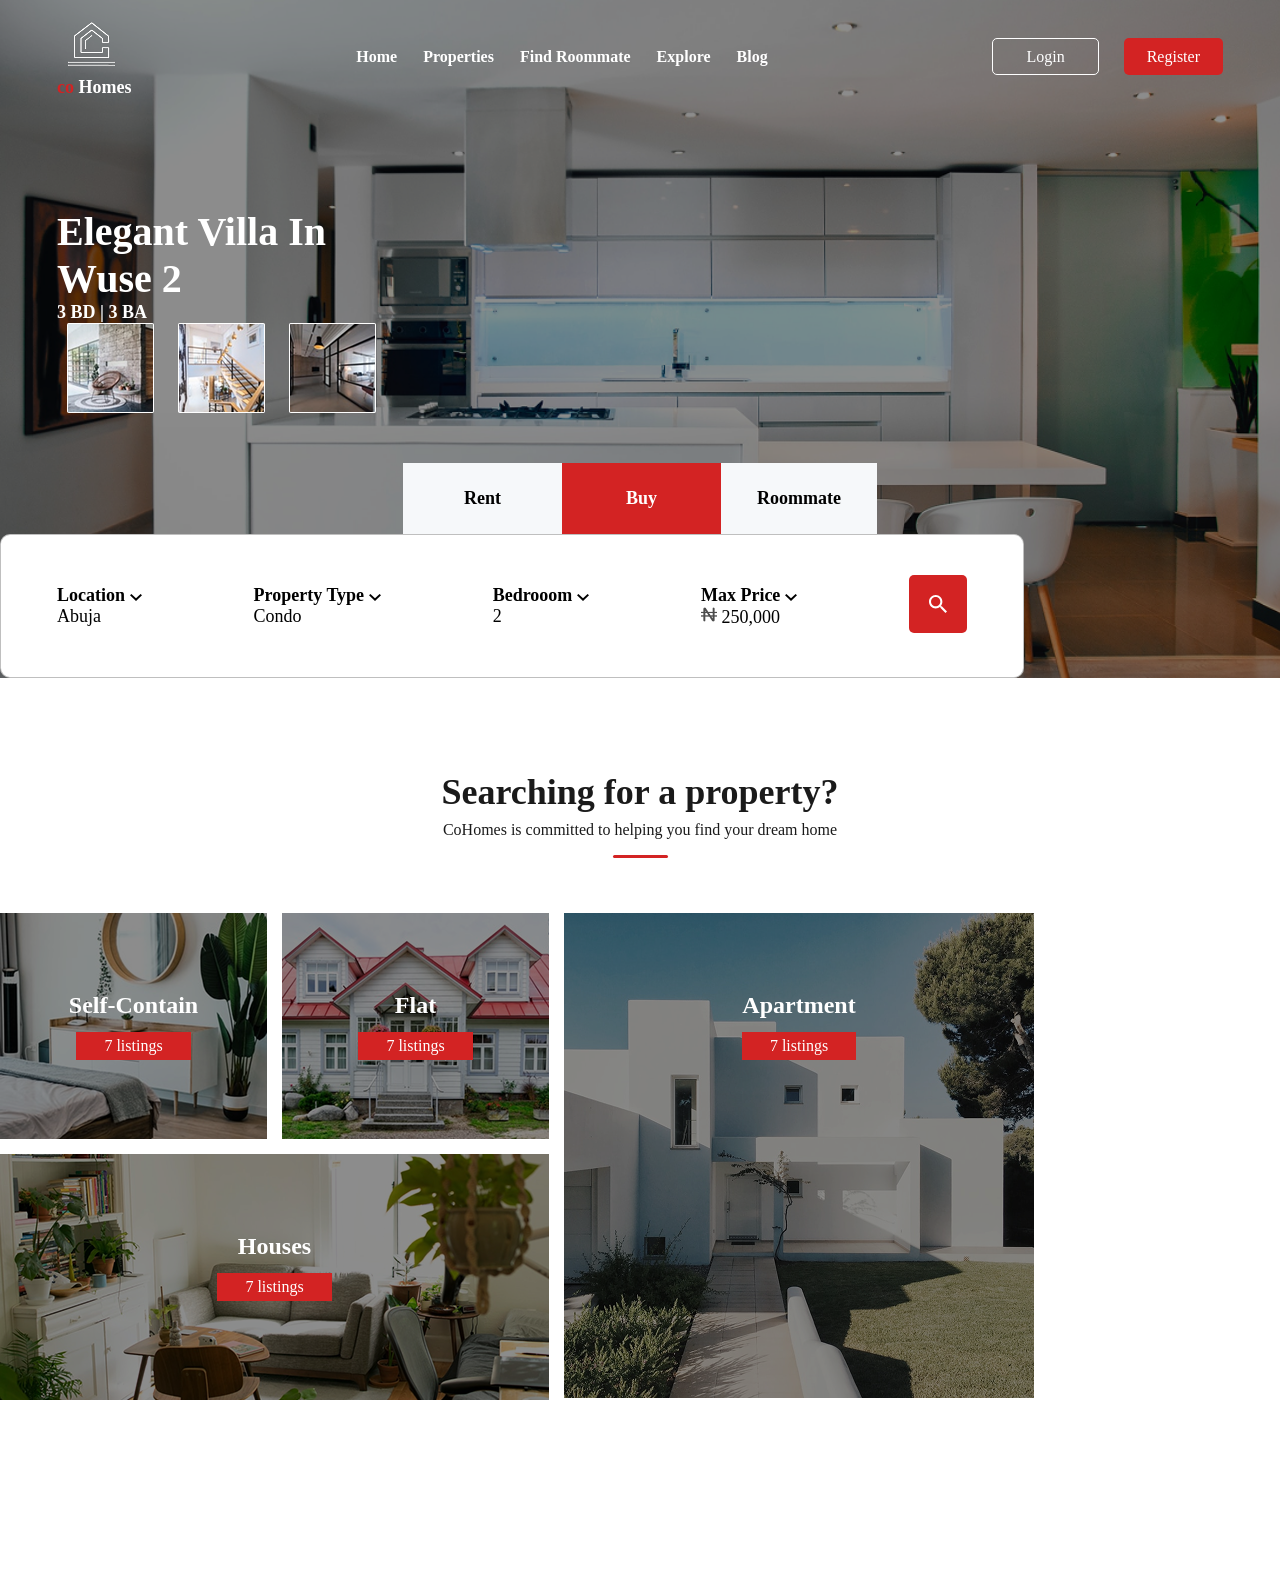
==== commit 7d6c03ec: "Responsive Web Design and Tailwind" ====
--- a/document.html
+++ b/document.html
@@ -5,9 +5,7 @@
     <meta name="viewport" content="width=device-width, initial-scale=1.0" />
     <title>CoHomes With Vanilla CSS</title>
     <link rel="stylesheet" href="./style.css" />
-    <style>
-      
-    </style>
+    <style></style>
   </head>
 
   <body>
@@ -24,7 +22,7 @@
             class="logo_image"
           />
           <p class="logo_text">
-            <span>co</span>
+            <span class="">co</span>
             Homes
           </p>
         </div>
@@ -50,6 +48,33 @@
         <div class="action_buttons">
           <span class="login"><a href="">Login</a></span>
           <span class="register"><a href="">Register</a></span>
+        </div>
+
+        <button class="menu">Menu</button>
+      </nav>
+
+      <nav class="sidenav">
+        <div class="">
+          <p>
+            <a href="" class="sidenav_links">Home</a>
+          </p>
+          <p>
+            <a href="" class="sidenav_links">Properties</a>
+          </p>
+          <p>
+            <a href="" class="sidenav_links">Find Roommate</a>
+          </p>
+          <p>
+            <a href="" class="sidenav_links">Explore</a>
+          </p>
+          <p>
+            <a href="" class="sidenav_links">Blog</a>
+          </p>
+        </div>
+
+        <div class="">
+          <span class=""><a class="sidenav_links" href="">Login</a></span>
+          <span class=""><a class="sidenav_links" href="">Register</a></span>
         </div>
       </nav>
 
--- a/style.css
+++ b/style.css
@@ -6,13 +6,11 @@
 }
 
 .navbar{
-    background-color: #D32323;
+    /* background-color: #D32323; */
     display: flex;
     justify-content: space-between;
     align-items: center;
     margin: 0px 57px;
-    margin-inline: 57px;
-    margin-block: 40px;
     padding-top: 15px;
     z-index: 20;
     position: relative;
@@ -36,8 +34,6 @@
    
 }
 
-/* Where We Stopped In Tailwind */
-
 .logo_text span{
     color: #d32323;
 }
@@ -48,15 +44,16 @@
     font-size: 16px;
     gap: 26px;
 }
+
 
 .nav_links a, .login a, .register a{
     color : white;
     text-decoration: none;
 }
 
-.login a{
+.login a, .menu{
     border-radius: 5px;
-    border: 1px solid white;
+    border: 1px solid rgb(255, 255, 255);
     padding: 9px 33px 9px 33px;
 }
 
@@ -112,6 +109,7 @@
     width: 87px;
     height: 90px;
     margin: 0px 10px;
+    /* margin-inline: 10px; */
 }
 
 .hero{
@@ -121,6 +119,7 @@
     z-index: 20;
 }
 
+/* Where We Stopped In Tailwind */
 .rent{
     background-color: #F6F8FA;
     padding: 25px 61px;
@@ -133,6 +132,7 @@
     background-color: #D32323;
     font-weight: 700;
     font-size: 18px;
+    color: white;
 }
 
 .roommate{
@@ -182,7 +182,7 @@
 }
 
 .Searching_for_property{
-    margin-top: 193px;
+    margin-block: 193px;
 }
 
 .heading{
@@ -278,15 +278,6 @@
     margin-bottom: 15px;
 }
 
-.selfcon_flats_houses{
-    /* display: flex; */
-    /* flex-direction: column; */
-    /* gap: 15px; */
-}
-
-
-/* 
-
 .Searching_for_property_img_container{
     display: flex;
     margin: auto;
@@ -294,5 +285,82 @@
     gap: 15px;
 }
 
-
-} */+.sidenav{
+    background-color: #ffffff;
+    position: fixed;
+    z-index: 999;
+    inset: 0px;  
+    display: none; 
+}
+
+.sidenav_links{
+    text-decoration: none;
+    padding: 10px;
+    color: white;
+    margin: 20px;
+    display: block;
+    background-color: #D32323;
+}
+
+.menu{
+    display: none;
+}
+
+
+/* Media Queries */
+
+/* Extra small devices (phones, 600px and down) */
+@media only screen and (max-width: 600px) {
+    .nav_links, .action_buttons{
+        display: none;
+    }
+    .navbar{
+        margin: 0px 10px;
+    }
+    .menu{
+        display: block;
+    }
+    .hero{
+        margin: 20px 10px 0px;
+    }
+    .rent, .buy, .roommate{
+        padding: 20px;
+    }
+    .quick_search{
+        flex-direction: column;
+        width: 100%;
+        padding-inline: 10px;
+        text-align: center;
+    }
+    .quick_search div, .quick_search span{
+        width: 100%;
+        margin-bottom: 10px;
+    }
+    .quick_search span{
+        background-color: #D32323;
+        border-radius: 10px;
+    }
+    .Searching_for_property_img_container{
+        flex-direction: column;
+    }
+}
+
+/* Small devices (portrait tablets and large phones, 600px and up) */
+@media only screen and (min-width: 600px) {
+    
+}
+
+/* Medium devices (landscape tablets, 768px and up) */
+@media only screen and (min-width: 768px) {
+    
+}
+
+/* Large devices (laptops/desktops, 992px and up) */
+@media only screen and (min-width: 992px) {
+    
+}
+
+/* Extra large devices (large laptops and desktops, 1200px and up) */
+@media only screen and (min-width: 1200px) {
+    
+}
